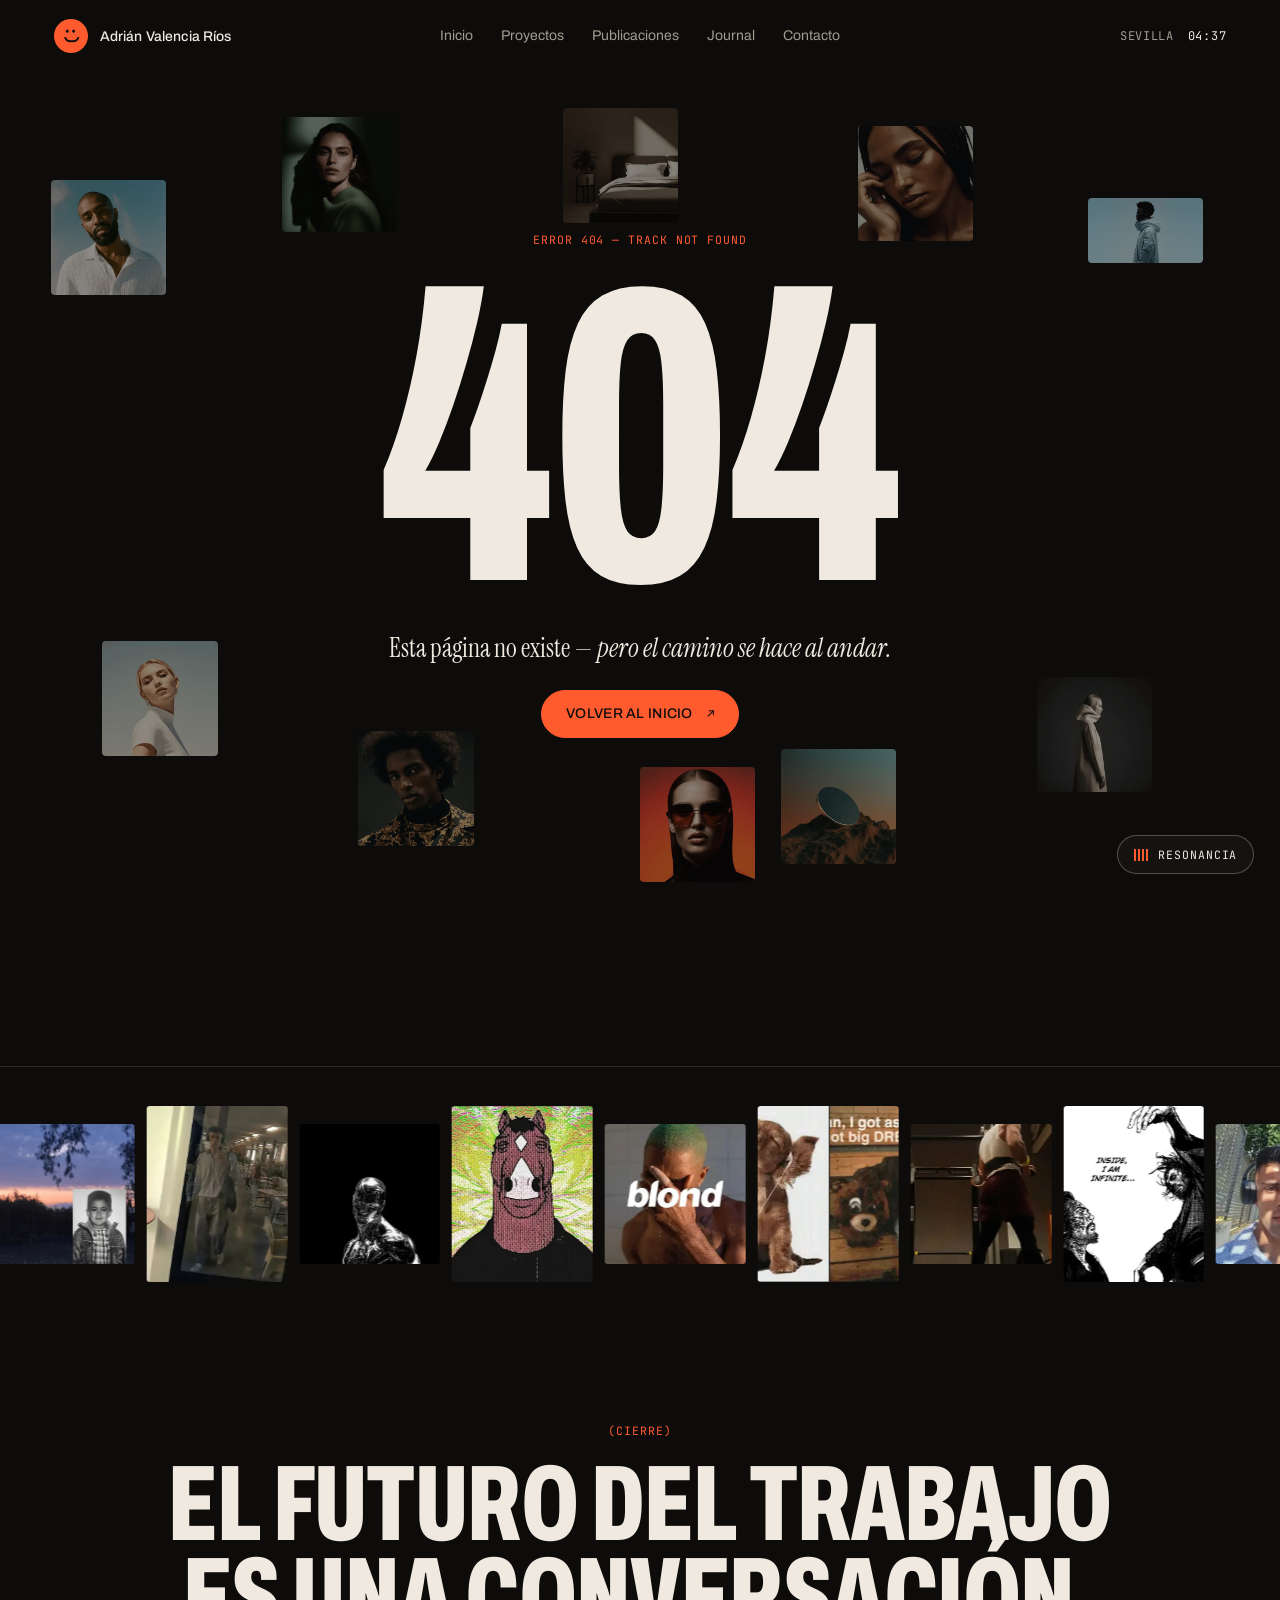
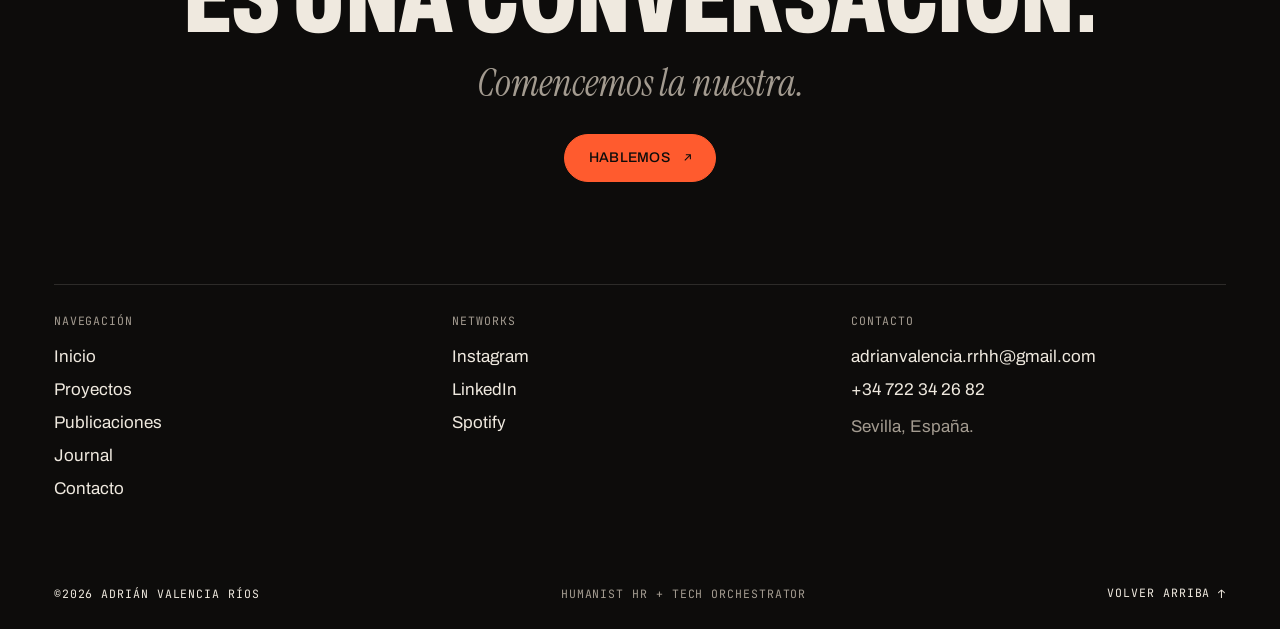
==== 404/index.html @ 5ae6fc0b "Add files via upload" ====
<!doctype html><html lang="es"><head><meta charset="utf-8"><meta name="viewport" content="width=device-width,initial-scale=1">
<title>Página no encontrada — Adrián Valencia Ríos</title><meta name="description" content="Esta página no existe. Vuelve al inicio."><meta name="author" content="Adrián Valencia Ríos"><meta name="theme-color" content="#0d0c0b"><meta name="color-scheme" content="dark">
<link rel="canonical" href="https://adrianvalenciarrhh-rgb.github.io/adrianvalencia-personal-v2/404/"><meta property="og:site_name" content="Adrián Valencia Ríos"><meta property="og:locale" content="es_ES"><meta property="og:type" content="website"><meta property="og:url" content="https://adrianvalenciarrhh-rgb.github.io/adrianvalencia-personal-v2/404/"><meta property="og:title" content="Página no encontrada — Adrián Valencia Ríos"><meta property="og:description" content="Esta página no existe. Vuelve al inicio."><meta property="og:image" content="https://adrianvalenciarrhh-rgb.github.io/adrianvalencia-personal-v2/assets/og.jpg"><meta property="og:image:width" content="1200"><meta property="og:image:height" content="630"><meta property="og:image:alt" content="Adrián Valencia Ríos — Humanist HR + Tech Orchestrator">
<meta name="twitter:card" content="summary_large_image"><meta name="twitter:title" content="Página no encontrada — Adrián Valencia Ríos"><meta name="twitter:description" content="Esta página no existe. Vuelve al inicio."><meta name="twitter:image" content="https://adrianvalenciarrhh-rgb.github.io/adrianvalencia-personal-v2/assets/og.jpg">
<link rel="icon" href="../favicon.png" type="image/png"><link rel="apple-touch-icon" href="../apple-touch-icon.png">
<link rel="preload" href="../assets/fonts/Archivo-var.woff2" as="font" type="font/woff2" crossorigin><link rel="preload" href="../assets/fonts/InstrumentSerif-Italic.woff2" as="font" type="font/woff2" crossorigin>
<link rel="stylesheet" href="../assets/style.css"><script>document.documentElement.classList.add('js')</script>
</head><body class="pg-404" id="top"><a class="skip" href="#main">Saltar al contenido</a>
<header class="hd"><div class="hd-in wrap">
<a class="brand" href="../" aria-label="Adrián Valencia Ríos — inicio"><span class="smile" aria-hidden="true">:)</span><span class="brand-t">Adrián Valencia Ríos</span></a>
<nav class="nav" aria-label="Principal"><ul><li><a href="../"><span class="rl" data-t="Inicio"><span>Inicio</span></span></a></li><li><a href="../work/"><span class="rl" data-t="Proyectos"><span>Proyectos</span></span></a></li><li><a href="../gallery/"><span class="rl" data-t="Publicaciones"><span>Publicaciones</span></span></a></li><li><a href="../article/"><span class="rl" data-t="Journal"><span>Journal</span></span></a></li><li><a href="../contact/"><span class="rl" data-t="Contacto"><span>Contacto</span></span></a></li></ul></nav>
<p class="hd-meta"><span>Sevilla</span> <time class="clock" aria-label="Hora en Sevilla">--:--</time></p>
<button class="burger" type="button" aria-expanded="false" aria-controls="menu"><span class="vh">Abrir menú</span><i></i><i></i></button></div></header>
<div class="menu" id="menu" hidden><nav aria-label="Menú móvil"><ol><li><a href="../"><small>01</small>Inicio</a></li><li><a href="../work/"><small>02</small>Proyectos</a></li><li><a href="../gallery/"><small>03</small>Publicaciones</a></li><li><a href="../article/"><small>04</small>Journal</a></li><li><a href="../contact/"><small>05</small>Contacto</a></li></ol></nav>
<div class="menu-f"><a href="mailto:adrianvalencia.rrhh@gmail.com">adrianvalencia.rrhh@gmail.com</a><div><a href="https://www.instagram.com/adrivarix11" target="_blank" rel="noopener">Instagram</a><a href="https://www.linkedin.com/in/adrianvalenciarios" target="_blank" rel="noopener">LinkedIn</a><a href="https://open.spotify.com/playlist/6QJf0xYg1cFt41ECWoVEH4" target="_blank" rel="noopener">Spotify</a></div></div></div><main id="main">
<section class="nf wrap"><div class="nf-f" aria-hidden="true"><span class="ff ff0"><img src="../assets/img/s/OAptuWFNfA.webp" width="400" height="400" alt="" loading="lazy" decoding="async"></span><span class="ff ff1"><img src="../assets/img/s/6r6tLlKin4.webp" width="400" height="400" alt="" loading="lazy" decoding="async"></span><span class="ff ff2"><img src="../assets/img/s/rmeBLxZhEp.webp" width="400" height="225" alt="" loading="lazy" decoding="async"></span><span class="ff ff3"><img src="../assets/img/s/7WVAcnCw5j.webp" width="400" height="400" alt="" loading="lazy" decoding="async"></span><span class="ff ff4"><img src="../assets/img/s/cbnxN8O3gB.webp" width="400" height="400" alt="" loading="lazy" decoding="async"></span><span class="ff ff5"><img src="../assets/img/s/YxK2kyMSXD.webp" width="400" height="400" alt="" loading="lazy" decoding="async"></span><span class="ff ff6"><img src="../assets/img/s/D5DNZqI6mc.webp" width="400" height="400" alt="" loading="lazy" decoding="async"></span><span class="ff ff7"><img src="../assets/img/s/svmMd86Rbs.webp" width="400" height="400" alt="" loading="lazy" decoding="async"></span><span class="ff ff8"><img src="../assets/img/s/7uG4BhwVai.webp" width="400" height="400" alt="" loading="lazy" decoding="async"></span><span class="ff ff9"><img src="../assets/img/s/3E2J9orCMT.webp" width="400" height="400" alt="" loading="lazy" decoding="async"></span></div>
<p class="eyebrow ld">Error 404 — Track not found</p><h1 class="nf-h fit" data-max="420"><span class="wm"><span class="ch" style="--i:0">4</span><span class="ch" style="--i:1">0</span><span class="ch" style="--i:2">4</span></span></h1>
<p class="lede">Esta página no existe — <span class="it">pero el camino se hace al andar.</span></p><div><a class="btn btn-acc" href="../"><span class="rl" data-t="Volver al inicio"><span>Volver al inicio</span></span><svg class="ar" viewBox="0 0 16 16" aria-hidden="true"><path d="M4 12 12 4M5.5 4H12v6.5" fill="none" stroke="currentColor" stroke-width="1.5"/></svg></a></div></section></main><footer class="ft">
<div class="strip" aria-hidden="true"><div class="strip-t" data-speed="22"><span class="mq-g"><span class="st-i"><img src="../assets/img/JCHJjIOxZ1.webp" width="1080" height="1468" alt="" loading="lazy" decoding="async"></span><span class="st-i"><img src="../assets/img/s/nRtJeVkqT6.webp" width="400" height="540" alt="" loading="lazy" decoding="async"></span><span class="st-i"><img src="../assets/img/s/4A35Qu0QVW.webp" width="420" height="236" alt="" loading="lazy" decoding="async"></span><span class="st-i"><img src="../assets/img/CCKaFSMrfl.webp" width="1080" height="1344" alt="" loading="lazy" decoding="async"></span><span class="st-i"><img src="../assets/img/s/qozy7WIynz.webp" width="400" height="600" alt="" loading="lazy" decoding="async"></span><span class="st-i"><img src="../assets/img/s/dLRgGMrvTk.webp" width="400" height="267" alt="" loading="lazy" decoding="async"></span><span class="st-i"><img src="../assets/img/s/WZtZ3pAf5K.webp" width="400" height="639" alt="" loading="lazy" decoding="async"></span><span class="st-i"><img src="../assets/img/u3DLyOcICf.webp" width="1080" height="1061" alt="" loading="lazy" decoding="async"></span><span class="st-i"><img src="../assets/img/s/oa5XfXW8ft.webp" width="420" height="420" alt="" loading="lazy" decoding="async"></span></span><span class="mq-g"><span class="st-i"><img src="../assets/img/JCHJjIOxZ1.webp" width="1080" height="1468" alt="" loading="lazy" decoding="async"></span><span class="st-i"><img src="../assets/img/s/nRtJeVkqT6.webp" width="400" height="540" alt="" loading="lazy" decoding="async"></span><span class="st-i"><img src="../assets/img/s/4A35Qu0QVW.webp" width="420" height="236" alt="" loading="lazy" decoding="async"></span><span class="st-i"><img src="../assets/img/CCKaFSMrfl.webp" width="1080" height="1344" alt="" loading="lazy" decoding="async"></span><span class="st-i"><img src="../assets/img/s/qozy7WIynz.webp" width="400" height="600" alt="" loading="lazy" decoding="async"></span><span class="st-i"><img src="../assets/img/s/dLRgGMrvTk.webp" width="400" height="267" alt="" loading="lazy" decoding="async"></span><span class="st-i"><img src="../assets/img/s/WZtZ3pAf5K.webp" width="400" height="639" alt="" loading="lazy" decoding="async"></span><span class="st-i"><img src="../assets/img/u3DLyOcICf.webp" width="1080" height="1061" alt="" loading="lazy" decoding="async"></span><span class="st-i"><img src="../assets/img/s/oa5XfXW8ft.webp" width="420" height="420" alt="" loading="lazy" decoding="async"></span></span></div></div>
<div class="wrap">
<div class="ft-close" data-r><p class="eyebrow">(Cierre)</p><p class="ft-big">El futuro del trabajo<br>es una conversación.</p><p class="ft-it">Comencemos la nuestra.</p><a class="btn btn-acc" href="../contact/"><span class="rl" data-t="Hablemos"><span>Hablemos</span></span><svg class="ar" viewBox="0 0 16 16" aria-hidden="true"><path d="M4 12 12 4M5.5 4H12v6.5" fill="none" stroke="currentColor" stroke-width="1.5"/></svg></a></div>
<div class="ft-cols">
<div><p class="eyebrow">Navegación</p><ul><li><a href="../"><span class="rl" data-t="Inicio"><span>Inicio</span></span></a></li><li><a href="../work/"><span class="rl" data-t="Proyectos"><span>Proyectos</span></span></a></li><li><a href="../gallery/"><span class="rl" data-t="Publicaciones"><span>Publicaciones</span></span></a></li><li><a href="../article/"><span class="rl" data-t="Journal"><span>Journal</span></span></a></li><li><a href="../contact/"><span class="rl" data-t="Contacto"><span>Contacto</span></span></a></li></ul></div>
<div><p class="eyebrow">Networks</p><ul><li><a href="https://www.instagram.com/adrivarix11" target="_blank" rel="noopener"><span class="rl" data-t="Instagram"><span>Instagram</span></span><span class="vh"> (se abre en una pestaña nueva)</span></a></li><li><a href="https://www.linkedin.com/in/adrianvalenciarios" target="_blank" rel="noopener"><span class="rl" data-t="LinkedIn"><span>LinkedIn</span></span><span class="vh"> (se abre en una pestaña nueva)</span></a></li><li><a href="https://open.spotify.com/playlist/6QJf0xYg1cFt41ECWoVEH4" target="_blank" rel="noopener"><span class="rl" data-t="Spotify"><span>Spotify</span></span><span class="vh"> (se abre en una pestaña nueva)</span></a></li></ul></div>
<div><p class="eyebrow">Contacto</p><ul><li><a href="mailto:adrianvalencia.rrhh@gmail.com"><span class="rl sm" data-t="adrianvalencia.rrhh@gmail.com"><span>adrianvalencia.rrhh@gmail.com</span></span></a></li><li><a href="tel:+34722342682"><span class="rl" data-t="+34 722 34 26 82"><span>+34 722 34 26 82</span></span></a></li><li><span class="mute">Sevilla, España.</span></li></ul></div>
</div>
<div class="ft-bot"><span>©2026 Adrián Valencia Ríos</span><span class="mute">Humanist HR + Tech Orchestrator</span><a href="#top" class="totop"><span class="rl" data-t="Volver arriba"><span>Volver arriba</span></span> ↑</a></div>
</div></footer><div class="sp"><button class="sp-b" type="button" aria-expanded="false" aria-controls="sp-panel"><span class="eq" aria-hidden="true"><i></i><i></i><i></i><i></i></span><span class="sp-l">Resonancia</span><span class="vh">: abrir playlist de Spotify</span></button>
<div class="sp-panel" id="sp-panel" hidden data-src="https://open.spotify.com/embed/playlist/6QJf0xYg1cFt41ECWoVEH4?theme=0"><div class="sp-h"><span>Playlist varix — Spotify</span><a href="https://open.spotify.com/playlist/6QJf0xYg1cFt41ECWoVEH4" target="_blank" rel="noopener">Abrir ↗<span class="vh"> (se abre en una pestaña nueva)</span></a></div><div class="sp-f"></div></div></div><script src="../assets/site.js" defer></script></body></html>
---- assets/style.css ----
/* Adrián Valencia Ríos — v2. Hoja de estilos propia. Fuentes OFL autoalojadas. */
@font-face{font-family:"Archivo";src:url(fonts/Archivo-var.woff2) format("woff2");font-weight:300 900;font-stretch:62% 100%;font-display:swap}
@font-face{font-family:"Instrument Serif";src:url(fonts/InstrumentSerif-Regular.woff2) format("woff2");font-weight:400;font-style:normal;font-display:swap}
@font-face{font-family:"Instrument Serif";src:url(fonts/InstrumentSerif-Italic.woff2) format("woff2");font-weight:400;font-style:italic;font-display:swap}
@font-face{font-family:"JetBrains Mono";src:url(fonts/JetBrainsMono-Regular.woff2) format("woff2");font-weight:400;font-display:swap}
:root{--ink:#0d0c0b;--ink2:#161513;--ink3:#201e1b;--bone:#efe9df;--mute:#a39b90;--line:rgba(239,233,223,.14);--line2:rgba(239,233,223,.28);--acc:#ff5b2e;
--sans:"Archivo",system-ui,-apple-system,"Segoe UI",sans-serif;--serif:"Instrument Serif",Georgia,"Times New Roman",serif;--mono:"JetBrains Mono",ui-monospace,SFMono-Regular,Menlo,monospace;
--pad:clamp(20px,4.2vw,64px);--gap:clamp(14px,1.8vw,28px);--sec:clamp(96px,13vw,200px);--ease:cubic-bezier(.2,.7,.1,1);--ease2:cubic-bezier(.65,0,.35,1)}
*,*::before,*::after{box-sizing:border-box}
html{-webkit-text-size-adjust:100%;text-size-adjust:100%;scroll-behavior:smooth;overflow-x:clip}
body{margin:0;background:var(--ink);color:var(--bone);font:400 17px/1.6 var(--sans);font-stretch:100%;overflow-x:clip;-webkit-font-smoothing:antialiased;text-rendering:optimizeLegibility}
img{display:block;max-width:100%;height:auto}
a{color:inherit;text-decoration:none}
button{font:inherit;color:inherit;background:none;border:0;padding:0;cursor:pointer}
p,h1,h2,h3,figure,ul,ol,dl,dd{margin:0}ul,ol{list-style:none;padding:0}
::selection{background:var(--acc);color:var(--ink)}
:focus-visible{outline:2px solid var(--acc);outline-offset:4px;border-radius:2px}
.vh{position:absolute!important;width:1px;height:1px;overflow:hidden;clip:rect(0 0 0 0);clip-path:inset(50%);white-space:nowrap}
.skip{position:fixed;left:12px;top:12px;z-index:100;background:var(--acc);color:var(--ink);padding:10px 14px;font:500 14px var(--mono);transform:translateY(-200%)}
.skip:focus{transform:none}
.wrap{width:100%;max-width:1680px;margin-inline:auto;padding-inline:var(--pad)}
.mute{color:var(--mute)}.acc{color:var(--acc)}.it{font-family:var(--serif);font-style:italic;font-weight:400;text-transform:none;letter-spacing:0;font-stretch:100%}
.eyebrow,.num{font:400 11.5px/1.4 var(--mono);letter-spacing:.08em;text-transform:uppercase}
.num{color:var(--acc)}
.center{display:flex;justify-content:center;margin-top:clamp(40px,6vw,80px)}
/* tipografía display */
.h-xl,.h1,.h2,.wordmark,.cult-h,.mq-xl,.ct-h,.nf-h,.next-t,.ft-big{font-family:var(--sans);font-stretch:62%;font-weight:800;text-transform:uppercase;line-height:.86;letter-spacing:-.005em}
.h-xl{font-size:clamp(56px,11.5vw,190px)}
.h1{font-size:clamp(56px,10vw,168px);margin-bottom:clamp(40px,6vw,96px)}
.h2{font-size:clamp(44px,6.4vw,104px)}
.h-xl sup,.h1 sup{font:400 .16em var(--mono);vertical-align:top;margin-left:.3em;letter-spacing:0;color:var(--acc);position:relative;top:.4em}
.h3{font:400 clamp(28px,3.3vw,52px)/1.08 var(--serif);letter-spacing:-.01em}
.lede{font:400 clamp(21px,2vw,30px)/1.3 var(--serif);max-width:34ch;color:var(--bone)}
.lede em,.lede .it{font-style:italic}
/* enlace con texto rodante */
.rl{position:relative;display:inline-block;overflow:hidden;vertical-align:top;line-height:1.15}
.rl>span{display:inline-block;transition:transform .55s var(--ease)}
.rl::after{content:attr(data-t);position:absolute;left:0;top:100%;white-space:nowrap;transition:transform .55s var(--ease);color:var(--acc)}
a:hover .rl>span,a:focus-visible .rl>span,a:hover .rl::after,a:focus-visible .rl::after{transform:translateY(-100%)}
.ar{width:.8em;height:.8em;flex:none;transition:transform .4s var(--ease)}
a:hover .ar{transform:translate(2px,-2px) rotate(0deg)}
.btn{display:inline-flex;align-items:center;gap:12px;padding:15px 22px 15px 24px;border:1px solid var(--line2);border-radius:999px;font:500 14px/1 var(--sans);letter-spacing:.02em;text-transform:uppercase;transition:background .35s,border-color .35s,color .35s}
.btn:hover{border-color:var(--bone)}
.btn-acc{background:var(--acc);border-color:var(--acc);color:var(--ink)}
.btn-acc .rl::after{color:var(--ink)}.btn-acc:hover{background:var(--bone);border-color:var(--bone)}
/* cabecera */
.hd{position:fixed;inset:0 0 auto;z-index:50;transition:transform .5s var(--ease),background .4s}
.hd::before{content:"";position:absolute;inset:0;background:linear-gradient(var(--ink),rgba(13,12,11,.75) 60%,transparent);opacity:0;transition:opacity .4s;pointer-events:none}
.hd.solid::before{opacity:1}.hd.hide{transform:translateY(-100%)}
.hd-in{position:relative;display:grid;grid-template-columns:1fr auto 1fr;align-items:center;gap:var(--gap);height:72px}
.brand{display:inline-flex;align-items:center;gap:12px;font:500 14px var(--sans);letter-spacing:.01em;justify-self:start}
.smile{display:grid;place-items:center;width:34px;height:34px;border-radius:50%;background:var(--acc);color:var(--ink);font:700 15px/1 var(--mono);transform:rotate(90deg);transition:transform .6s var(--ease)}
.brand:hover .smile{transform:rotate(450deg)}
.nav ul{display:flex;gap:clamp(16px,2.2vw,34px)}
.nav a{font:400 14px var(--sans);color:var(--mute);transition:color .3s;padding:6px 0;display:block}
.nav a:hover,.nav a[aria-current]{color:var(--bone)}
.nav a[aria-current] .rl>span::before{content:"";display:inline-block;width:6px;height:6px;border-radius:50%;background:var(--acc);margin-right:7px;vertical-align:middle;position:relative;top:-1px}
.hd-meta{justify-self:end;font:400 12px var(--mono);letter-spacing:.06em;text-transform:uppercase;color:var(--mute)}
.hd-meta time{color:var(--bone);margin-left:6px}
.burger{display:none;justify-self:end;width:44px;height:44px;position:relative;border-radius:50%;border:1px solid var(--line2)}
.burger i{position:absolute;left:13px;right:13px;height:1.5px;background:var(--bone);transition:transform .4s var(--ease)}
.burger i:first-of-type{top:18px}.burger i:last-of-type{top:24px}
.burger[aria-expanded=true] i:first-of-type{transform:translateY(3px) rotate(45deg)}.burger[aria-expanded=true] i:last-of-type{transform:translateY(-3px) rotate(-45deg)}
.menu{position:fixed;inset:0;z-index:45;background:var(--ink);padding:110px var(--pad) 32px;display:flex;flex-direction:column;justify-content:space-between}
.menu[hidden]{display:none}
.menu ol li{border-top:1px solid var(--line)}
.menu ol a{display:flex;align-items:baseline;gap:16px;padding:12px 0;font:800 clamp(44px,13vw,80px)/.95 var(--sans);font-stretch:62%;text-transform:uppercase}
.menu ol a small{font:400 11px var(--mono);color:var(--acc)}
.menu ol a[aria-current]{color:var(--acc)}
.menu-f{display:grid;gap:10px;font:400 13px var(--mono);color:var(--mute)}.menu-f div{display:flex;gap:18px}
/* reveal */
.js [data-r]{opacity:0;transform:translateY(28px);transition:opacity 1s var(--ease),transform 1.1s var(--ease)}
.js [data-r].in{opacity:1;transform:none}
.ln{display:block;overflow:hidden;padding-bottom:.04em;margin-bottom:-.04em}
.ln>span{display:inline-block;animation:up 1.15s var(--ease) both;animation-delay:calc(var(--l,0)*90ms + 80ms)}
.ln:nth-child(2)>span{--l:1}.ln:nth-child(3)>span{--l:2}.ln:nth-child(4)>span{--l:3}
.ld{animation:fade 1.2s var(--ease) both;animation-delay:var(--d,.15s)}
@keyframes up{from{transform:translateY(105%)}}
@keyframes fade{from{opacity:0;transform:translateY(14px)}}
/* secciones */
.sec{padding-top:var(--sec)}
.sh{display:grid;grid-template-columns:repeat(12,1fr);gap:var(--gap);padding-top:14px;border-top:1px solid var(--line);margin-bottom:clamp(40px,6vw,88px);font:400 11.5px/1.4 var(--mono);letter-spacing:.08em;text-transform:uppercase;color:var(--mute)}
.sh span:first-child{grid-column:span 2;color:var(--acc)}.sh span:nth-child(2){grid-column:span 6;color:var(--bone)}.sh-r{grid-column:span 4;text-align:right}
/* marquee */
.mq{display:block;overflow:hidden;white-space:nowrap;user-select:none}
.mq-t{display:inline-flex;will-change:transform}.mq-g{display:inline-flex;flex:none}
.mq-i{display:inline-block;padding-right:.35em}
.mq-xl{font-size:clamp(84px,17vw,300px);line-height:.9;margin:0 0 clamp(36px,5vw,72px);padding-top:.05em}
.mq-xl .it{color:var(--acc);font-size:.7em;vertical-align:top}
.mq-out{font:800 clamp(64px,12vw,200px)/.95 var(--sans);font-stretch:62%;text-transform:uppercase;color:transparent;-webkit-text-stroke:1px var(--line2);margin-block:clamp(20px,4vw,56px)}
.mq-out .it{-webkit-text-stroke:0;color:var(--acc);font-size:.6em}
.tk{border-block:1px solid var(--line);padding:18px 0;font:400 clamp(15px,1.4vw,19px)/1 var(--mono);text-transform:uppercase;letter-spacing:.06em;color:var(--bone)}
.tk .mq-i{padding-right:0}
.dot{display:inline-block;width:.42em;height:.42em;border-radius:50%;background:var(--acc);margin:0 1.2em;vertical-align:middle;position:relative;top:-.08em}
/* HERO */
.hero{padding-top:104px;min-height:100svh;display:flex;flex-direction:column}
.hero-top{display:grid;grid-template-columns:repeat(3,1fr);gap:var(--gap);color:var(--mute);padding-bottom:14px;border-bottom:1px solid var(--line)}
.hero-top p:nth-child(2){text-align:center}.hero-top p:nth-child(3){text-align:right}
.hero-g{flex:1;display:grid;grid-template-columns:repeat(12,1fr);gap:var(--gap);align-items:end;padding-block:clamp(36px,5vw,72px)}
.hero-h{grid-column:1/span 8;font:400 clamp(40px,5.4vw,92px)/1.0 var(--serif);letter-spacing:-.02em}
.hero-h .it{font-style:italic}
.reel{grid-column:10/span 3;position:relative;display:block;text-align:left;width:100%;cursor:pointer}
.reel-img{display:block;aspect-ratio:4/5;overflow:hidden;border-radius:4px;background:var(--ink3)}
.reel-img img{width:100%;height:100%;object-fit:cover;object-position:50% 20%;filter:grayscale(.35) contrast(1.05);transform:scale(1.02);transition:transform 1.2s var(--ease),filter .8s}
.reel:hover .reel-img img,.reel:focus-visible .reel-img img{transform:scale(1.08);filter:none}
.badge{position:absolute;left:-46px;bottom:56px;width:112px;height:112px;border-radius:50%;background:var(--acc);color:var(--ink);display:grid;place-items:center;transition:transform .6s var(--ease)}
.reel:hover .badge{transform:scale(1.08)}
.badge svg{position:absolute;inset:0;width:100%;height:100%;animation:spin 14s linear infinite}
.badge text{font:500 11.2px var(--mono);letter-spacing:.14em;fill:var(--ink)}
.tri{width:0;height:0;border-left:16px solid var(--ink);border-block:10px solid transparent;margin-left:5px}
@keyframes spin{to{transform:rotate(360deg)}}
.reel-cap{display:flex;justify-content:space-between;padding-top:12px;font:400 11.5px var(--mono);letter-spacing:.08em;text-transform:uppercase}
.wordmark{font-size:clamp(60px,15.4vw,262px);white-space:nowrap;line-height:.8;padding-bottom:clamp(20px,2.4vw,36px);margin-inline:-.02em}
.wm{display:inline-block}
.wm .ch{display:inline-block;animation:up 1.2s var(--ease) both;animation-delay:calc(var(--i)*45ms + 250ms)}
.wordmark .wm{clip-path:inset(-40% -3% 0 -3%)}
/* PERFIL */
.perfil-g{display:grid;grid-template-columns:repeat(12,1fr);gap:var(--gap);align-items:start}
.perfil-img{grid-column:1/span 5;position:relative}
.perfil-img img{width:100%;aspect-ratio:4/5;object-fit:cover;object-position:50% 30%;border-radius:4px}
.perfil-img figcaption{margin-top:12px;color:var(--mute)}
.perfil-t{grid-column:7/span 6;display:grid;gap:clamp(28px,3vw,44px);align-content:start;padding-top:clamp(0px,4vw,60px)}
.perfil-t .btn{justify-self:start}
.body-l{font-size:clamp(17px,1.3vw,19px);color:var(--mute);max-width:46ch}
.roles{display:flex;flex-wrap:wrap;gap:8px}
.roles li{border:1px solid var(--line2);border-radius:999px;padding:7px 14px;font:400 12px var(--mono);letter-spacing:.06em;text-transform:uppercase}
.logos{display:grid;grid-template-columns:repeat(6,1fr);gap:8px;padding-top:28px;border-top:1px solid var(--line)}
.logos li{aspect-ratio:1;background:#f4f1ec;border-radius:4px;display:grid;place-items:center;padding:18%;filter:grayscale(1);transition:filter .4s}
.logos li:hover{filter:none}.logos img{max-height:100%;width:auto;object-fit:contain}
.manifesto{margin-top:var(--sec);font:400 clamp(34px,4.9vw,84px)/1.06 var(--serif);letter-spacing:-.02em;max-width:22ch}
.manifesto em{color:var(--acc)}
.js .manifesto .w{opacity:.16;transition:opacity .45s}.js .manifesto .w.on{opacity:1}
/* PROYECTOS (home) */
.proj-intro{display:grid;grid-template-columns:repeat(12,1fr);gap:var(--gap);align-items:end;margin-bottom:clamp(40px,5vw,80px)}
.proj-intro .lede{grid-column:1/span 7}.proj-intro .btn{grid-column:10/span 3;justify-self:end}
.plist{border-bottom:1px solid var(--line)}
.prow{position:relative;display:grid;grid-template-columns:repeat(12,1fr);gap:var(--gap);align-items:center;padding:clamp(22px,2.6vw,38px) 0;border-top:1px solid var(--line);transition:padding .5s var(--ease),color .4s}
.prow .pn{grid-column:span 1;font:400 12px var(--mono);color:var(--acc)}
.prow .pt{grid-column:span 6;font:800 clamp(30px,4.6vw,76px)/.95 var(--sans);font-stretch:62%;text-transform:uppercase}
.prow .pc,.prow .py{grid-column:span 2;font:400 12px var(--mono);letter-spacing:.08em;text-transform:uppercase;color:var(--mute)}
.prow .ar{grid-column:12;justify-self:end;width:22px;height:22px}
.pthumb{display:none}
.plist:hover .prow{color:rgba(239,233,223,.35)}.plist .prow:hover{color:var(--bone);padding-left:clamp(10px,1.5vw,24px)}
.pv{position:fixed;left:0;top:0;z-index:30;width:clamp(220px,22vw,340px);aspect-ratio:4/5;pointer-events:none;border-radius:4px;overflow:hidden;opacity:0;transform:translate(-50%,-50%) scale(.85);transition:opacity .35s,scale .35s;will-change:transform}
.pv.on{opacity:1}
.pv img{width:100%;height:100%;object-fit:cover}
/* HISTORIA */
.story-g{display:grid;grid-template-columns:repeat(12,1fr);gap:var(--gap)}
.story-l{grid-column:1/span 4}.sticky{position:sticky;top:110px}
.cards{grid-column:6/span 7;display:grid;gap:clamp(18px,2vw,28px)}
.card{position:sticky;top:calc(96px + var(--k)*14px);background:var(--ink2);border:1px solid var(--line);border-radius:6px;padding:clamp(24px,3vw,44px);min-height:clamp(320px,30vw,420px);display:grid;grid-template-rows:auto auto 1fr;gap:20px;box-shadow:0 -20px 60px rgba(0,0,0,.35)}
.card-h{display:flex;justify-content:space-between;color:var(--mute)}
.card-q{font-size:clamp(44px,5vw,84px);line-height:.95;color:var(--bone)}
.card-b{font-size:clamp(16px,1.25vw,18px);color:var(--mute);max-width:52ch;align-self:end;padding-right:clamp(70px,7vw,110px)}
.card-av{position:absolute;right:clamp(24px,3vw,44px);bottom:clamp(24px,3vw,44px);width:clamp(56px,5vw,76px);aspect-ratio:1;border-radius:50%;overflow:hidden}
.card-av img{width:100%;height:100%;object-fit:cover}
.note{margin:var(--sec) auto 0;max-width:420px;transform:rotate(-2deg)}
.note img{border-radius:4px;width:100%;filter:invert(.94) sepia(.12)}.note figcaption{margin-top:12px;color:var(--mute);text-align:center}
/* CAPACIDADES */
.cap-g{display:grid;grid-template-columns:repeat(4,1fr);gap:0;border-top:1px solid var(--line)}
.cap{padding:clamp(22px,2.4vw,36px) clamp(16px,2vw,30px) 8px 0;display:grid;gap:18px;align-content:start}
.cap+.cap{border-left:1px solid var(--line);padding-left:clamp(16px,2vw,30px)}
.cap h3{font:400 clamp(26px,2.4vw,38px)/1.05 var(--serif)}
.cap div{color:var(--mute);font-size:16px}
/* JOURNAL (home + gallery) */
.jr-intro{margin-bottom:clamp(40px,5vw,72px)}.jr-intro a{text-decoration:underline;text-decoration-thickness:1px;text-underline-offset:.15em}
.alist{display:grid;grid-template-columns:repeat(2,1fr);gap:clamp(48px,6vw,96px) var(--gap)}
.arow{display:grid;gap:14px}
.alist li:nth-child(even){margin-top:clamp(0px,10vw,160px)}
.a-img{display:block;overflow:hidden;border-radius:4px;aspect-ratio:5/4;background:var(--ink3)}
.a-img img{width:100%;height:100%;object-fit:cover;transition:transform 1.2s var(--ease)}
.arow:hover .a-img img{transform:scale(1.05)}
.a-meta{display:flex;justify-content:space-between;font:400 11.5px var(--mono);letter-spacing:.08em;text-transform:uppercase;color:var(--mute);padding-top:6px}
.a-t{font:800 clamp(32px,3.8vw,62px)/.92 var(--sans);font-stretch:62%;text-transform:uppercase}
.a-ex{color:var(--mute);max-width:52ch}
.a-go{display:inline-flex;align-items:center;gap:8px;font:400 12px var(--mono);letter-spacing:.08em;text-transform:uppercase;color:var(--acc)}
/* SONIDO */
.snd{border-top:1px solid var(--line)}
.srow{display:grid;grid-template-columns:repeat(12,1fr);gap:var(--gap);align-items:center;padding:clamp(22px,2.4vw,34px) 0;border-bottom:1px solid var(--line)}
.s-a{grid-column:span 2;color:var(--acc)}.s-b{grid-column:span 3;font:400 clamp(32px,3.4vw,56px)/1 var(--serif);font-style:italic}.s-c{grid-column:span 3;font-size:15px}
.alb{grid-column:span 4;display:grid;grid-template-columns:repeat(4,1fr);gap:8px}
.alb a{position:relative;display:block;aspect-ratio:1;overflow:hidden;border-radius:3px;background:var(--ink3)}
.alb img{width:100%;height:100%;object-fit:cover;transition:transform .8s var(--ease),filter .5s}
.alb-t{position:absolute;inset:auto 0 0;padding:8px;background:linear-gradient(transparent,rgba(0,0,0,.85));font:400 10px/1.25 var(--mono);text-transform:uppercase;letter-spacing:.04em;opacity:0;transform:translateY(8px);transition:.4s var(--ease)}
.alb-t b{display:block;font-weight:400;color:#fff}.alb-t span{color:#cfc8bd}
.alb a:hover img,.alb a:focus-visible img{transform:scale(1.07)}.alb a:hover .alb-t,.alb a:focus-visible .alb-t{opacity:1;transform:none}
/* CULTURA */
.cult-st{position:relative;height:clamp(560px,62vw,980px);display:grid;place-items:center;overflow:hidden}
.cult-h{position:relative;z-index:2;font-size:clamp(90px,22vw,380px);mix-blend-mode:difference;color:var(--bone)}
.ci{position:absolute;width:var(--w);border-radius:4px;overflow:hidden;will-change:transform}
.ci img{width:100%}
.ci0{--w:clamp(110px,15vw,240px);left:6%;top:6%}.ci1{--w:clamp(120px,17vw,270px);right:7%;top:3%}.ci2{--w:clamp(130px,19vw,300px);left:40%;top:52%;z-index:1}.ci3{--w:clamp(100px,13vw,200px);left:15%;bottom:4%}.ci4{--w:clamp(110px,15vw,240px);right:12%;bottom:10%}
.cult-p{margin-top:clamp(40px,5vw,80px);max-width:none}.cult-p{font-size:clamp(22px,2.3vw,36px);max-width:40ch}
/* FAQ */
.faq-g{display:grid;grid-template-columns:repeat(12,1fr);gap:var(--gap)}
.faq-l{grid-column:1/span 4;display:grid;gap:24px;align-content:start}
.faq-img{max-width:260px;margin-top:20px}.faq-img img{border-radius:4px;filter:grayscale(1);aspect-ratio:4/5;object-fit:cover}
.faq-list{grid-column:6/span 7;border-top:1px solid var(--line)}
.faq-list li{border-bottom:1px solid var(--line)}
.faq-list h3{font:inherit;margin:0}
.faq-q{width:100%;display:grid;grid-template-columns:48px 1fr 28px;align-items:center;gap:12px;text-align:left;padding:24px 0;font:400 clamp(19px,1.6vw,24px)/1.25 var(--sans);transition:color .3s}
.faq-q:hover{color:var(--acc)}
.pm{position:relative;width:20px;height:20px;justify-self:end}
.pm::before,.pm::after{content:"";position:absolute;left:0;right:0;top:9.25px;height:1.5px;background:currentColor;transition:transform .45s var(--ease)}
.pm::after{transform:rotate(90deg)}
.faq-q[aria-expanded=true] .pm::after{transform:rotate(0)}
.faq-a{display:grid;grid-template-rows:0fr;transition:grid-template-rows .55s var(--ease2)}
.faq-a>div{overflow:hidden}
.faq-a p{padding:0 40px 28px 60px;color:var(--mute);max-width:62ch}
.faq-q[aria-expanded=true]+.faq-a{grid-template-rows:1fr}
/* FOOTER */
.ft{margin-top:var(--sec);border-top:1px solid var(--line);padding-bottom:28px}
.strip{overflow:hidden;padding-block:clamp(28px,3vw,44px)}
.strip-t{display:inline-flex;will-change:transform}
.st-i{display:block;width:clamp(110px,11vw,170px);aspect-ratio:4/5;margin-right:12px;overflow:hidden;border-radius:3px;flex:none}
.st-i:nth-child(odd){aspect-ratio:1;align-self:center}
.st-i img{width:100%;height:100%;object-fit:cover}
.mq-g{align-items:center}
.ft-close{display:grid;justify-items:center;text-align:center;gap:20px;padding-block:clamp(60px,8vw,130px)}
.ft-close .eyebrow{color:var(--acc)}
.ft-big{font-size:clamp(48px,8.4vw,144px)}
.ft-it{font:italic 400 clamp(26px,3vw,48px)/1 var(--serif);color:var(--mute);margin-bottom:12px}
.ft-cols{display:grid;grid-template-columns:repeat(3,1fr);gap:var(--gap);border-top:1px solid var(--line);padding-top:28px}
.ft-cols .eyebrow{color:var(--mute);margin-bottom:14px}
.ft-cols li{padding:3px 0;font-size:17px}
.rl.sm{word-break:break-all}
.ft-bot{display:flex;justify-content:space-between;gap:16px;flex-wrap:wrap;margin-top:clamp(48px,6vw,90px);font:400 11.5px var(--mono);letter-spacing:.08em;text-transform:uppercase}
/* SPOTIFY */
.sp{position:fixed;right:clamp(14px,2vw,28px);bottom:clamp(14px,2vw,28px);z-index:40;display:flex;flex-direction:column;align-items:flex-end;gap:10px}
.sp-b{display:inline-flex;align-items:center;gap:10px;background:rgba(22,21,19,.82);backdrop-filter:blur(10px);-webkit-backdrop-filter:blur(10px);border:1px solid var(--line2);border-radius:999px;padding:11px 16px;font:400 11.5px var(--mono);letter-spacing:.08em;text-transform:uppercase;transition:border-color .3s}
.sp-b:hover{border-color:var(--acc)}
.eq{display:inline-flex;gap:2px;align-items:flex-end;height:12px}
.eq i{width:2px;height:100%;background:var(--acc);transform-origin:bottom;animation:eq 1.1s ease-in-out infinite}
.eq i:nth-child(2){animation-delay:-.3s}.eq i:nth-child(3){animation-delay:-.6s}.eq i:nth-child(4){animation-delay:-.85s}
@keyframes eq{0%,100%{transform:scaleY(.25)}50%{transform:scaleY(1)}}
.sp-panel{order:-1;width:min(360px,calc(100vw - 28px));background:var(--ink2);border:1px solid var(--line2);border-radius:10px;overflow:hidden}
.sp-panel[hidden]{display:none}
.sp-h{display:flex;justify-content:space-between;padding:10px 14px;font:400 11px var(--mono);text-transform:uppercase;letter-spacing:.06em;color:var(--mute)}
.sp-h a{color:var(--bone)}
.sp-f iframe{display:block;width:100%;height:352px;border:0}
/* REEL modal */
.reel-d{width:min(1100px,94vw);max-height:92vh;padding:0;border:0;background:transparent;color:var(--bone);overflow:visible}
.reel-d::backdrop{background:rgba(8,7,6,.9);backdrop-filter:blur(6px)}
.reel-d[open]{animation:pop .5s var(--ease)}
@keyframes pop{from{opacity:0;transform:translateY(20px) scale(.97)}}
.reel-top{display:flex;align-items:center;gap:20px;padding-bottom:12px;font:400 11.5px var(--mono);text-transform:uppercase;letter-spacing:.08em}
.reel-top span{flex:1;color:var(--mute)}
.reel-x{border:1px solid var(--line2);border-radius:999px;padding:8px 14px;font:inherit}
.reel-x:hover{background:var(--bone);color:var(--ink)}
.reel-v{position:relative;aspect-ratio:16/9;max-height:80vh;background:#000;border-radius:6px;overflow:hidden}
.reel-v iframe{position:absolute;inset:0;width:100%;height:100%;border:0}
/* CABECERAS DE PÁGINA */
.phead,.ahead{padding-top:clamp(130px,14vw,200px)}
.phead{padding-bottom:clamp(56px,7vw,110px)}
.phead .eyebrow,.ahead .eyebrow{color:var(--mute);margin-bottom:clamp(20px,2.4vw,36px)}
.phead .eyebrow a,.ahead .eyebrow a{color:var(--bone);text-decoration:underline;text-underline-offset:.2em}
.phead .lede{margin-top:clamp(28px,3vw,48px);margin-left:auto;max-width:36ch}
/* WORK index */
.wgrid{display:grid;grid-template-columns:repeat(12,1fr);gap:clamp(48px,6vw,96px) var(--gap);margin-top:clamp(60px,8vw,120px)}
.wcard{display:grid;gap:16px}
.wc0{grid-column:1/span 7}.wc1{grid-column:9/span 4;margin-top:clamp(0px,16vw,260px)}.wc2{grid-column:2/span 5}.wc3{grid-column:8/span 5;margin-top:clamp(0px,10vw,160px)}
.wc-img{display:block;overflow:hidden;border-radius:4px;aspect-ratio:4/5;background:var(--ink3)}
.wc0 .wc-img{aspect-ratio:5/4}
.wc-img img{width:100%;height:100%;object-fit:cover;transition:transform 1.4s var(--ease)}
.wcard:hover .wc-img img{transform:scale(1.05)}
.wc-cap{display:grid;grid-template-columns:auto 1fr;gap:6px 16px;align-items:baseline}
.wc-t{font:800 clamp(30px,3.6vw,58px)/.95 var(--sans);font-stretch:62%;text-transform:uppercase}
.wc-cap .eyebrow{grid-column:2;color:var(--mute)}
/* PROYECTO */
.pd-hero{border-radius:4px;overflow:hidden}.pd-hero img{width:100%;max-height:88vh;object-fit:cover}
.pd-g{display:grid;grid-template-columns:repeat(12,1fr);gap:var(--gap);margin-top:clamp(56px,7vw,110px)}
.pd-side{grid-column:1/span 4;align-self:start;position:sticky;top:100px;display:grid;gap:28px;justify-items:start}
.prose{grid-column:6/span 6}
.meta{display:grid;grid-template-columns:1fr 1fr;gap:18px 20px;width:100%;border-top:1px solid var(--line);padding-top:18px}
.meta dt{font:400 11px var(--mono);letter-spacing:.08em;text-transform:uppercase;color:var(--mute);margin-bottom:4px}
.meta dd{font-size:15px}
.prose{font-size:clamp(17px,1.3vw,19px);line-height:1.7;max-width:66ch}
.prose p+p{margin-top:.9em}
.prose strong{font-weight:600;color:#fff}
.prose em{font-family:var(--serif);font-size:1.18em;line-height:1.3}
.prose a{color:var(--acc);text-decoration:underline;text-decoration-thickness:1px;text-underline-offset:.18em}
.prose a:hover{color:var(--bone)}
.prose .gap{height:1.6em}
.prose .sig{font:400 13px/1.6 var(--mono);letter-spacing:.04em;color:var(--acc);text-transform:uppercase}
.prose .outro{font:italic 400 1.2em/1.4 var(--serif);color:var(--mute);border-left:2px solid var(--acc);padding-left:18px;margin-top:1.6em}
.pd-imgs{display:grid;grid-template-columns:repeat(12,1fr);gap:var(--gap);margin-top:clamp(64px,8vw,130px);align-items:start}
.pdi{border-radius:4px;overflow:hidden}.pdi img{width:100%}
.pdi0{grid-column:1/span 5}.pdi1{grid-column:7/span 6;margin-top:clamp(0px,12vw,200px)}.pdi2{grid-column:3/span 6}
.next{border-top:1px solid var(--line);margin-top:var(--sec)}
.next-a{position:relative;display:grid;gap:14px;padding-top:clamp(24px,3vw,40px)}
.next-a .eyebrow{color:var(--acc)}
.next-t{font-size:clamp(44px,11vw,190px);overflow-wrap:anywhere;transition:color .4s}
.next-a:hover .next-t{color:var(--acc)}
.next-i{position:absolute;right:0;top:0;width:clamp(120px,14vw,220px);aspect-ratio:4/5;overflow:hidden;border-radius:4px;transform:rotate(4deg);transition:transform .7s var(--ease)}
.next-a:hover .next-i{transform:rotate(0) scale(1.04)}
.next-i img{width:100%;height:100%;object-fit:cover}
.more{display:grid;grid-template-columns:1fr 1fr;gap:var(--gap);margin-top:clamp(40px,5vw,72px)}
.more-a{display:grid;grid-template-columns:auto 1fr auto;gap:16px;align-items:baseline;border-top:1px solid var(--line);padding-top:16px;font:800 clamp(24px,2.4vw,36px)/1 var(--sans);font-stretch:62%;text-transform:uppercase}
.more-a .eyebrow{color:var(--mute);font-weight:400}
/* JOURNAL index */
.jidx{margin-top:clamp(60px,8vw,120px)}
.jidx ol{border-top:1px solid var(--line)}
.jidx a{display:grid;grid-template-columns:repeat(12,1fr);gap:var(--gap);align-items:baseline;padding:clamp(24px,3vw,44px) 0;border-bottom:1px solid var(--line)}
.jidx .num{grid-column:span 1}.j-t{grid-column:span 5;font:800 clamp(34px,4.6vw,76px)/.92 var(--sans);font-stretch:62%;text-transform:uppercase}.j-ex{grid-column:span 4;font-size:15px}.j-d{grid-column:span 2;text-align:right;color:var(--mute)}
.jidx ol:hover a{color:rgba(239,233,223,.4)}.jidx ol a:hover{color:var(--bone)}
/* POSTS */
.posts{display:grid;grid-template-columns:repeat(12,1fr);gap:var(--gap);align-items:start}
.po a{position:relative;display:block;overflow:hidden;border-radius:4px;background:var(--ink3)}
.po img{width:100%;aspect-ratio:4/5;object-fit:cover;transition:transform 1.1s var(--ease)}
.po a:hover img{transform:scale(1.05)}
.po-l{position:absolute;left:10px;bottom:10px;display:inline-flex;gap:6px;align-items:center;background:var(--ink);padding:6px 10px;border-radius:999px;font:400 10.5px var(--mono);text-transform:uppercase;letter-spacing:.06em;opacity:0;transform:translateY(6px);transition:.4s var(--ease)}
.po a:hover .po-l,.po a:focus-visible .po-l{opacity:1;transform:none}
.po0{grid-column:1/span 4}.po1{grid-column:6/span 3;margin-top:8vw}.po2{grid-column:10/span 3;margin-top:2vw}.po3{grid-column:2/span 3}.po4{grid-column:6/span 4;margin-top:4vw}.po5{grid-column:11/span 2;margin-top:10vw}.po6{grid-column:3/span 3;margin-top:2vw}
.po3 img,.po5 img{aspect-ratio:1}
/* ARTÍCULO */
.ahead-g{display:grid;grid-template-columns:repeat(12,1fr);gap:var(--gap);margin-top:clamp(40px,5vw,72px)}
.dek{grid-column:1/span 7;font:italic 400 clamp(26px,2.8vw,46px)/1.15 var(--serif)}
.ahead-g>div{grid-column:9/span 4;display:grid;gap:24px;justify-items:start}
.agal{display:grid;grid-template-columns:repeat(12,1fr);gap:var(--gap);margin-top:clamp(64px,8vw,120px);align-items:start}
.ag{border-radius:4px;overflow:hidden}.ag img{width:100%}
.agal .ag0{grid-column:1/span 7;grid-row:span 3}.agal .ag1{grid-column:9/span 4}.agal .ag2{grid-column:9/span 2}.agal .ag3{grid-column:11/span 2}
.agal2 .ag0{grid-column:1/span 3;grid-row:auto}.agal2 .ag1{grid-column:4/span 3;margin-top:8vw}.agal2 .ag2{grid-column:7/span 3}.agal2 .ag3{grid-column:10/span 3;margin-top:5vw}
.abody{display:grid;grid-template-columns:repeat(12,1fr);gap:clamp(36px,4vw,64px) var(--gap);margin-top:clamp(64px,8vw,120px)}
.abody .prose{grid-column:4/span 7}
.abody .prose.main{font-size:clamp(18px,1.45vw,21px)}
.abody .prose.pull{grid-column:3/span 8;font:italic 400 clamp(28px,3.2vw,50px)/1.15 var(--serif);letter-spacing:-.01em;text-indent:-.4em}
.abody .prose.pull p::before{content:"“";color:var(--acc)}.abody .prose.pull p::after{content:"”";color:var(--acc)}
.abody .prose.note{grid-column:4/span 6;color:var(--mute);font-size:16px;padding-left:20px;border-left:1px solid var(--line2)}
.wide{margin-top:clamp(64px,8vw,120px)}.wide img{width:100%;max-height:90vh;object-fit:cover}
.amore .h2{margin-bottom:clamp(36px,4vw,64px)}
.am-g{display:grid;grid-template-columns:repeat(3,1fr);gap:var(--gap)}
.am{display:grid;gap:12px}.am .eyebrow{color:var(--mute)}
.am-i{display:block;overflow:hidden;border-radius:4px;aspect-ratio:4/5}.am-i img{width:100%;height:100%;object-fit:cover;transition:transform 1.2s var(--ease)}.am:hover .am-i img{transform:scale(1.05)}
.am-t{font:800 clamp(26px,2.6vw,42px)/.95 var(--sans);font-stretch:62%;text-transform:uppercase}
/* CONTACTO */
.ct{padding-top:clamp(120px,13vw,190px)}.ct>.eyebrow{color:var(--mute)}
.ct-h{font-size:clamp(80px,22vw,380px);white-space:nowrap;line-height:.82;margin:clamp(12px,2vw,30px) 0 clamp(40px,5vw,80px)}
.ct-h .wm{clip-path:inset(-40% -3% 0 -3%)}
.ct-h .ch:last-child{color:var(--acc)}
.ct-h .ch{display:inline-block;animation:up 1.2s var(--ease) both;animation-delay:calc(var(--i)*55ms + 150ms)}
.ct-g{display:grid;grid-template-columns:repeat(12,1fr);gap:var(--gap);align-items:start;margin-bottom:var(--sec)}
.ct-img{grid-column:1/span 3}.ct-img img{border-radius:4px;aspect-ratio:4/5;object-fit:cover}
.ct-list{grid-column:5/span 8;border-top:1px solid var(--line)}
.ct-list li{display:flex;flex-wrap:wrap;align-items:center;gap:8px 20px;padding:clamp(20px,2.2vw,30px) 0;border-bottom:1px solid var(--line)}
.ct-list li>.eyebrow{flex:0 0 120px;color:var(--mute)}
.ct-list a,.ct-v{display:inline-flex;align-items:center;gap:14px;font:400 clamp(24px,2.8vw,46px)/1.1 var(--serif);min-width:0}
.ct-list a .ar{width:.6em;height:.6em;color:var(--acc)}
.ct-mail .rl{overflow-wrap:anywhere}
.copy{margin-left:auto;border:1px solid var(--line2);border-radius:999px;padding:7px 14px;font:400 11px var(--mono);text-transform:uppercase;letter-spacing:.06em}
.copy:hover{border-color:var(--acc);color:var(--acc)}
.copy-s{font:400 11px var(--mono);color:var(--acc)}
/* 404 */
.nf{position:relative;min-height:100svh;display:grid;align-content:center;justify-items:center;text-align:center;gap:24px;padding-top:110px;padding-bottom:40px}
.nf>.eyebrow{color:var(--acc)}
.nf-h{font-size:clamp(160px,38vw,560px);line-height:.8;position:relative;z-index:2;width:100%}
.nf-h .wm{clip-path:inset(-40% -3% 0 -3%)}.nf-h .ch{display:inline-block;animation:up 1.2s var(--ease) both;animation-delay:calc(var(--i)*80ms + 150ms)}
.nf .lede{max-width:none;text-align:center;position:relative;z-index:2}.nf>div:last-child{position:relative;z-index:2}
.nf-f{position:absolute;inset:0;pointer-events:none;overflow:hidden}
.ff{position:absolute;width:clamp(70px,9vw,130px);border-radius:4px;overflow:hidden;opacity:.55;animation:float 9s ease-in-out infinite alternate;animation-delay:calc(var(--k,0)*-1s)}
.ff0{left:4%;top:20%}.ff1{left:22%;top:13%;--k:2}.ff2{right:6%;top:22%;--k:4}.ff3{right:24%;top:14%;--k:1}.ff4{left:8%;bottom:16%;--k:3}.ff5{left:28%;bottom:6%;--k:5}.ff6{right:10%;bottom:12%;--k:6}.ff7{right:30%;bottom:4%;--k:7}.ff8{left:44%;top:12%;--k:2}.ff9{left:50%;bottom:2%;--k:8}
@keyframes float{to{transform:translateY(-22px) rotate(3deg)}}
/* ===== RESPONSIVE ===== */
@media (max-width:1100px){
 .nav ul{gap:16px}.hd-meta{display:none}.hd-in{grid-template-columns:auto 1fr}.nav{justify-self:end}
 .hero-h{grid-column:1/span 8}.reel{grid-column:9/span 4}
 .perfil-img{grid-column:1/span 6}.perfil-t{grid-column:7/span 6}
 .cap-g{grid-template-columns:repeat(2,1fr)}.cap:nth-child(3){border-left:0;padding-left:0}.cap{padding-bottom:28px;border-bottom:1px solid var(--line)}
 .srow{grid-template-columns:repeat(6,1fr)}.s-a{grid-column:span 1}.s-b{grid-column:span 2}.s-c{grid-column:span 3}.alb{grid-column:1/-1;grid-template-columns:repeat(4,minmax(0,140px))}
 .faq-l{grid-column:1/span 5}.faq-list{grid-column:6/span 7}
 .story-l{grid-column:1/span 12}.cards{grid-column:1/span 12}.sticky{position:static;margin-bottom:24px}
 .j-ex{display:none}.j-t{grid-column:span 8}.j-d{grid-column:span 3}
}
@media (max-width:820px){
 body{font-size:16px}
 .nav{display:none}.burger{display:block}.hd-in{grid-template-columns:1fr auto;height:64px}
 .sh{grid-template-columns:auto 1fr auto;gap:14px}.sh span{grid-column:auto!important}
 .hero{padding-top:88px;min-height:auto}
 .hero-top{grid-template-columns:1fr 1fr}.hero-top .hide-s{display:none}.hero-top p:nth-child(2){text-align:right}
 .hero-g{grid-template-columns:repeat(6,1fr);row-gap:40px;padding-block:36px 28px}
 .hero-h{grid-column:1/-1;font-size:clamp(40px,9.6vw,72px)}
 .reel{grid-column:2/span 5;max-width:440px;justify-self:end}
 .badge{left:-30px;width:96px;height:96px}
 .perfil-g,.proj-intro,.story-g,.faq-g,.pd-g,.ahead-g,.ct-g{grid-template-columns:1fr}
 .perfil-img,.perfil-t,.proj-intro .lede,.proj-intro .btn,.faq-l,.faq-list,.pd-side,.prose,.dek,.ahead-g>div,.ct-img,.ct-list{grid-column:1/-1}
 .perfil-img{max-width:560px}.proj-intro .btn{justify-self:start}.proj-intro{gap:28px}
 .prow{grid-template-columns:40px 1fr auto;gap:8px 14px;padding:22px 0}
 .prow .pn{grid-column:1;grid-row:1}.prow .pt{grid-column:2;grid-row:1}.prow .ar{grid-column:3;grid-row:1}
 .prow .pc,.prow .py{grid-column:2;grid-row:auto}.prow .py{display:none}
 .pthumb{display:block;grid-column:2/span 2;aspect-ratio:16/10;overflow:hidden;border-radius:4px;margin-top:6px}.pthumb img{width:100%;height:100%;object-fit:cover}
 .plist .prow:hover{padding-left:0}.plist:hover .prow{color:inherit}
 .alist{grid-template-columns:1fr}.alist li:nth-child(even){margin-top:0}
 .cap-g{grid-template-columns:1fr}.cap+.cap{border-left:0;padding-left:0}
 .srow{grid-template-columns:1fr 1fr;row-gap:12px}.s-a,.s-b,.s-c{grid-column:auto}.s-a{grid-column:1/-1}.s-c{grid-column:1/-1}
 .alb{grid-template-columns:repeat(4,1fr)}
 .faq-img{display:none}.faq-q{grid-template-columns:36px 1fr 24px}.faq-a p{padding:0 8px 24px 48px}
 .ft-cols{grid-template-columns:1fr 1fr}.ft-cols>div:last-child{grid-column:1/-1}
 .wgrid{grid-template-columns:1fr;gap:56px}.wc0,.wc1,.wc2,.wc3{grid-column:1/-1;margin-top:0}.wc-img,.wc0 .wc-img{aspect-ratio:4/3}
 .pd-side{position:static}.pd-imgs{grid-template-columns:1fr 1fr}.pdi0,.pdi1,.pdi2{grid-column:auto;margin-top:0}.pdi2{grid-column:1/-1}
 .more{grid-template-columns:1fr}.next-i{width:110px;top:-20px}
 .jidx a{grid-template-columns:40px 1fr}.jidx .num{grid-column:1}.j-t{grid-column:2}.j-d{grid-column:2;text-align:left}
 .posts{grid-template-columns:repeat(2,1fr)}.posts .po{grid-column:auto!important;margin-top:0!important}.posts .po img{aspect-ratio:1}
 .abody{grid-template-columns:1fr}.abody .prose,.abody .prose.note,.abody .prose.pull{grid-column:1/-1}
 .agal{grid-template-columns:repeat(2,1fr)}.agal .ag{grid-column:auto!important;grid-row:auto!important;margin-top:0!important}.agal .ag0{grid-column:1/-1!important}
 .agal2 .ag0{grid-column:auto!important}
 .am-g{grid-template-columns:1fr 1fr}.am-g .am:last-child{display:none}
 .ct-img{max-width:240px}.ct-list li>.eyebrow{flex-basis:100%}.copy{margin-left:0}
 .cult-st{height:clamp(460px,110vw,700px)}.ci0{top:4%;left:2%}.ci1{right:2%;top:12%}.ci2{left:30%;top:58%}.ci3{left:4%;bottom:6%}.ci4{right:4%;bottom:4%}
 .sp-l{display:none}.sp-b{padding:12px 13px}
 .pv{display:none}
}
@media (max-width:480px){
 :root{--pad:20px}
 .eyebrow,.num,.sh{font-size:10.5px}
 .hero-top{font-size:10px}
 .reel{grid-column:1/-1;max-width:none;width:70%;margin-left:auto;justify-self:end}
 .hero-g{row-gap:28px}
 .wordmark{line-height:.84}
 .wordmark .sp-c{display:block;height:0}
 .card{min-height:0;padding:22px}.card-b{padding-right:0;padding-bottom:70px}.card-av{right:22px;bottom:22px;width:52px}
 .meta{grid-template-columns:1fr 1fr}
 .ft-cols{grid-template-columns:1fr}.ft-bot{flex-direction:column}
 .am-g{grid-template-columns:1fr}.am-g .am:last-child{display:grid}
 .ct-list a,.ct-v{font-size:24px}
 .btn{padding:14px 18px 14px 20px;font-size:13px}
 .logos{grid-template-columns:repeat(3,1fr)}
}
@media (prefers-reduced-motion:reduce){
 *,*::before,*::after{animation-duration:.001ms!important;animation-iteration-count:1!important;transition-duration:.001ms!important;scroll-behavior:auto!important}
 .js [data-r]{opacity:1;transform:none}.js .manifesto .w{opacity:1}
 .badge svg,.eq i,.ff{animation:none!important}
}
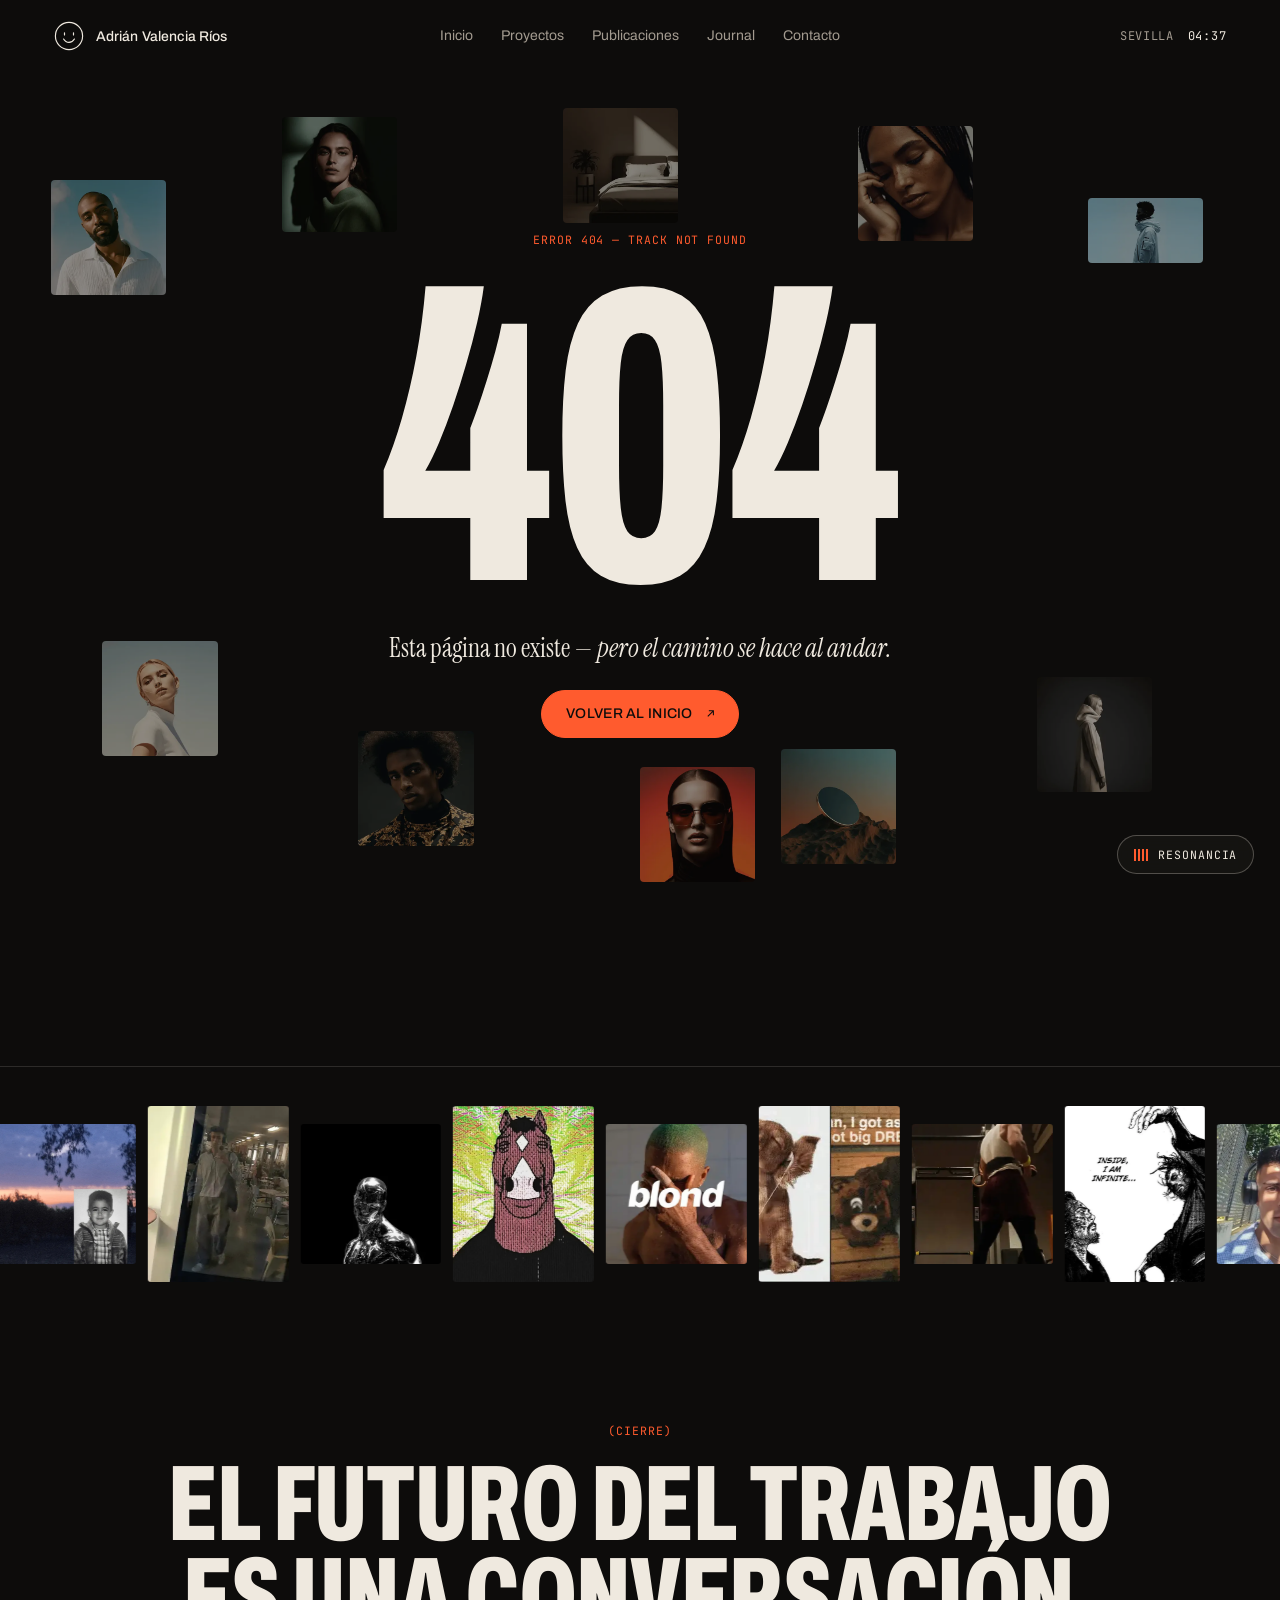
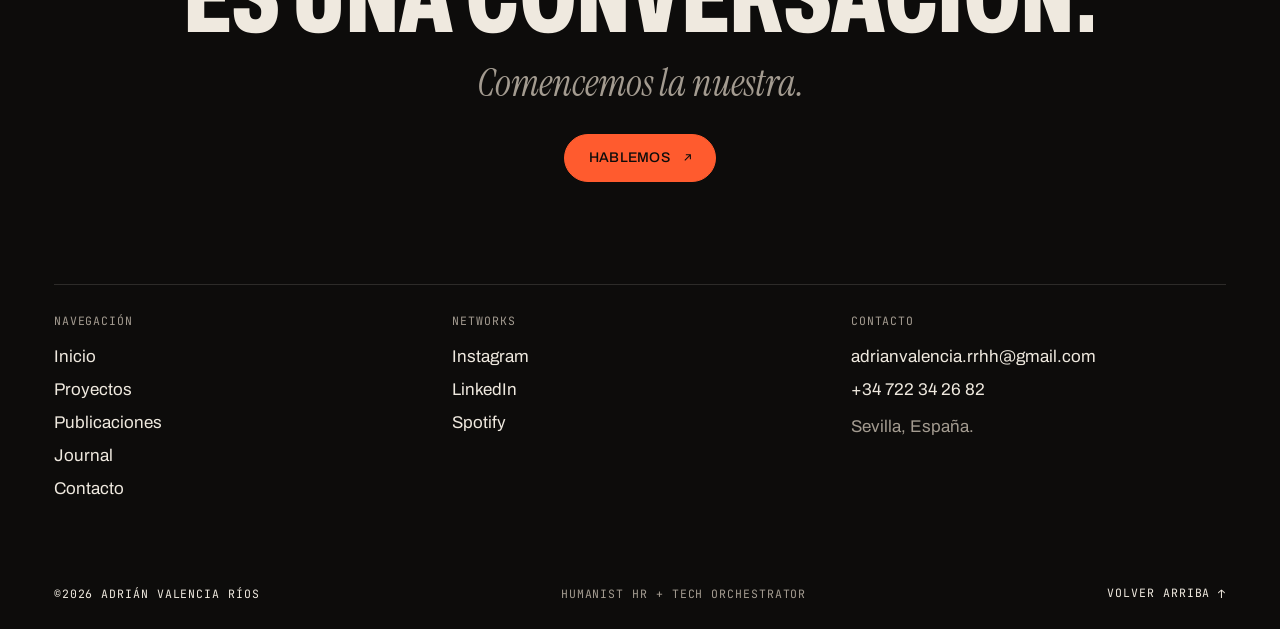
==== commit e5a28df0: "Portada r8: 404" ====
--- a/404/index.html
+++ b/404/index.html
@@ -7,10 +7,10 @@
 <link rel="stylesheet" href="../assets/style.css"><script>document.documentElement.classList.add('js')</script>
 </head><body class="pg-404" id="top"><a class="skip" href="#main">Saltar al contenido</a>
 <header class="hd"><div class="hd-in wrap">
-<a class="brand" href="../" aria-label="Adrián Valencia Ríos — inicio"><span class="smile" aria-hidden="true">:)</span><span class="brand-t">Adrián Valencia Ríos</span></a>
+<a class="brand" href="../" aria-label="Adrián Valencia Ríos — inicio"><svg class="smile" viewBox="0 0 32 32" aria-hidden="true" focusable="false"><circle cx="16" cy="16" r="14.5"/><path d="M11.2 12.6v2.2M20.8 12.6v2.2"/><path d="M10.2 19.2c1.4 2.4 3.4 3.6 5.8 3.6s4.4-1.2 5.8-3.6"/></svg><span class="brand-t">Adrián Valencia Ríos</span></a>
 <nav class="nav" aria-label="Principal"><ul><li><a href="../"><span class="rl" data-t="Inicio"><span>Inicio</span></span></a></li><li><a href="../work/"><span class="rl" data-t="Proyectos"><span>Proyectos</span></span></a></li><li><a href="../gallery/"><span class="rl" data-t="Publicaciones"><span>Publicaciones</span></span></a></li><li><a href="../article/"><span class="rl" data-t="Journal"><span>Journal</span></span></a></li><li><a href="../contact/"><span class="rl" data-t="Contacto"><span>Contacto</span></span></a></li></ul></nav>
 <p class="hd-meta"><span>Sevilla</span> <time class="clock" aria-label="Hora en Sevilla">--:--</time></p>
-<button class="burger" type="button" aria-expanded="false" aria-controls="menu"><span class="vh">Abrir menú</span><i></i><i></i></button></div></header>
+<button class="burger" type="button" aria-expanded="false" aria-controls="menu"><span class="vh">Abrir menú</span><i></i><i></i><i></i></button></div></header>
 <div class="menu" id="menu" hidden><nav aria-label="Menú móvil"><ol><li><a href="../"><small>01</small>Inicio</a></li><li><a href="../work/"><small>02</small>Proyectos</a></li><li><a href="../gallery/"><small>03</small>Publicaciones</a></li><li><a href="../article/"><small>04</small>Journal</a></li><li><a href="../contact/"><small>05</small>Contacto</a></li></ol></nav>
 <div class="menu-f"><a href="mailto:adrianvalencia.rrhh@gmail.com">adrianvalencia.rrhh@gmail.com</a><div><a href="https://www.instagram.com/adrivarix11" target="_blank" rel="noopener">Instagram</a><a href="https://www.linkedin.com/in/adrianvalenciarios" target="_blank" rel="noopener">LinkedIn</a><a href="https://open.spotify.com/playlist/6QJf0xYg1cFt41ECWoVEH4" target="_blank" rel="noopener">Spotify</a></div></div></div><main id="main">
 <section class="nf wrap"><div class="nf-f" aria-hidden="true"><span class="ff ff0"><img src="../assets/img/s/OAptuWFNfA.webp" width="400" height="400" alt="" loading="lazy" decoding="async"></span><span class="ff ff1"><img src="../assets/img/s/6r6tLlKin4.webp" width="400" height="400" alt="" loading="lazy" decoding="async"></span><span class="ff ff2"><img src="../assets/img/s/rmeBLxZhEp.webp" width="400" height="225" alt="" loading="lazy" decoding="async"></span><span class="ff ff3"><img src="../assets/img/s/7WVAcnCw5j.webp" width="400" height="400" alt="" loading="lazy" decoding="async"></span><span class="ff ff4"><img src="../assets/img/s/cbnxN8O3gB.webp" width="400" height="400" alt="" loading="lazy" decoding="async"></span><span class="ff ff5"><img src="../assets/img/s/YxK2kyMSXD.webp" width="400" height="400" alt="" loading="lazy" decoding="async"></span><span class="ff ff6"><img src="../assets/img/s/D5DNZqI6mc.webp" width="400" height="400" alt="" loading="lazy" decoding="async"></span><span class="ff ff7"><img src="../assets/img/s/svmMd86Rbs.webp" width="400" height="400" alt="" loading="lazy" decoding="async"></span><span class="ff ff8"><img src="../assets/img/s/7uG4BhwVai.webp" width="400" height="400" alt="" loading="lazy" decoding="async"></span><span class="ff ff9"><img src="../assets/img/s/3E2J9orCMT.webp" width="400" height="400" alt="" loading="lazy" decoding="async"></span></div>
--- a/assets/style.css
+++ b/assets/style.css
@@ -49,18 +49,19 @@
 .hd.solid::before{opacity:1}.hd.hide{transform:translateY(-100%)}
 .hd-in{position:relative;display:grid;grid-template-columns:1fr auto 1fr;align-items:center;gap:var(--gap);height:72px}
 .brand{display:inline-flex;align-items:center;gap:12px;font:500 14px var(--sans);letter-spacing:.01em;justify-self:start}
-.smile{display:grid;place-items:center;width:34px;height:34px;border-radius:50%;background:var(--acc);color:var(--ink);font:700 15px/1 var(--mono);transform:rotate(90deg);transition:transform .6s var(--ease)}
-.brand:hover .smile{transform:rotate(450deg)}
+.smile{width:30px;height:30px;fill:none;stroke:currentColor;stroke-width:1.25;stroke-linecap:round;color:var(--bone);transition:transform .6s var(--ease)}
+.brand:hover .smile{transform:rotate(-12deg)}
 .nav ul{display:flex;gap:clamp(16px,2.2vw,34px)}
 .nav a{font:400 14px var(--sans);color:var(--mute);transition:color .3s;padding:6px 0;display:block}
 .nav a:hover,.nav a[aria-current]{color:var(--bone)}
 .nav a[aria-current] .rl>span::before{content:"";display:inline-block;width:6px;height:6px;border-radius:50%;background:var(--acc);margin-right:7px;vertical-align:middle;position:relative;top:-1px}
 .hd-meta{justify-self:end;font:400 12px var(--mono);letter-spacing:.06em;text-transform:uppercase;color:var(--mute)}
 .hd-meta time{color:var(--bone);margin-left:6px}
-.burger{display:none;justify-self:end;width:44px;height:44px;position:relative;border-radius:50%;border:1px solid var(--line2)}
-.burger i{position:absolute;left:13px;right:13px;height:1.5px;background:var(--bone);transition:transform .4s var(--ease)}
-.burger i:first-of-type{top:18px}.burger i:last-of-type{top:24px}
-.burger[aria-expanded=true] i:first-of-type{transform:translateY(3px) rotate(45deg)}.burger[aria-expanded=true] i:last-of-type{transform:translateY(-3px) rotate(-45deg)}
+.burger{display:none;justify-self:end;width:44px;height:44px;position:relative;margin-right:-10px;border-radius:2px;color:var(--bone)}
+.burger i{position:absolute;left:11px;right:11px;height:1px;background:currentColor;transition:transform .4s var(--ease),opacity .3s}
+.burger i:nth-of-type(1){top:15.5px}.burger i:nth-of-type(2){top:21.5px}.burger i:nth-of-type(3){top:27.5px}
+.burger:focus-visible{outline:1px solid currentColor;outline-offset:-2px}
+.burger[aria-expanded=true] i:nth-of-type(1){transform:translateY(6px) rotate(45deg)}.burger[aria-expanded=true] i:nth-of-type(2){opacity:0}.burger[aria-expanded=true] i:nth-of-type(3){transform:translateY(-6px) rotate(-45deg)}
 .menu{position:fixed;inset:0;z-index:45;background:var(--ink);padding:110px var(--pad) 32px;display:flex;flex-direction:column;justify-content:space-between}
 .menu[hidden]{display:none}
 .menu ol li{border-top:1px solid var(--line)}
@@ -92,28 +93,62 @@
 .tk{border-block:1px solid var(--line);padding:18px 0;font:400 clamp(15px,1.4vw,19px)/1 var(--mono);text-transform:uppercase;letter-spacing:.06em;color:var(--bone)}
 .tk .mq-i{padding-right:0}
 .dot{display:inline-block;width:.42em;height:.42em;border-radius:50%;background:var(--acc);margin:0 1.2em;vertical-align:middle;position:relative;top:-.08em}
-/* HERO */
-.hero{padding-top:104px;min-height:100svh;display:flex;flex-direction:column}
-.hero-top{display:grid;grid-template-columns:repeat(3,1fr);gap:var(--gap);color:var(--mute);padding-bottom:14px;border-bottom:1px solid var(--line)}
-.hero-top p:nth-child(2){text-align:center}.hero-top p:nth-child(3){text-align:right}
-.hero-g{flex:1;display:grid;grid-template-columns:repeat(12,1fr);gap:var(--gap);align-items:end;padding-block:clamp(36px,5vw,72px)}
-.hero-h{grid-column:1/span 8;font:400 clamp(40px,5.4vw,92px)/1.0 var(--serif);letter-spacing:-.02em}
-.hero-h .it{font-style:italic}
-.reel{grid-column:10/span 3;position:relative;display:block;text-align:left;width:100%;cursor:pointer}
-.reel-img{display:block;aspect-ratio:4/5;overflow:hidden;border-radius:4px;background:var(--ink3)}
-.reel-img img{width:100%;height:100%;object-fit:cover;object-position:50% 20%;filter:grayscale(.35) contrast(1.05);transform:scale(1.02);transition:transform 1.2s var(--ease),filter .8s}
-.reel:hover .reel-img img,.reel:focus-visible .reel-img img{transform:scale(1.08);filter:none}
-.badge{position:absolute;left:-46px;bottom:56px;width:112px;height:112px;border-radius:50%;background:var(--acc);color:var(--ink);display:grid;place-items:center;transition:transform .6s var(--ease)}
-.reel:hover .badge{transform:scale(1.08)}
-.badge svg{position:absolute;inset:0;width:100%;height:100%;animation:spin 14s linear infinite}
-.badge text{font:500 11.2px var(--mono);letter-spacing:.14em;fill:var(--ink)}
-.tri{width:0;height:0;border-left:16px solid var(--ink);border-block:10px solid transparent;margin-left:5px}
-@keyframes spin{to{transform:rotate(360deg)}}
-.reel-cap{display:flex;justify-content:space-between;padding-top:12px;font:400 11.5px var(--mono);letter-spacing:.08em;text-transform:uppercase}
-.wordmark{font-size:clamp(60px,15.4vw,262px);white-space:nowrap;line-height:.8;padding-bottom:clamp(20px,2.4vw,36px);margin-inline:-.02em}
-.wm{display:inline-block}
-.wm .ch{display:inline-block;animation:up 1.2s var(--ease) both;animation-delay:calc(var(--i)*45ms + 250ms)}
-.wordmark .wm{clip-path:inset(-40% -3% 0 -3%)}
+/* HERO r4 — retrato a sangre B/N + nombre en Anton; móvil: lámina vertical entre las dos líneas del nombre */
+@font-face{font-family:"Anton";src:url(fonts/Anton-Regular.woff2) format("woff2");font-weight:400;font-display:swap}
+.hero{position:relative;height:100vh;height:100svh;min-height:520px;overflow:hidden;background:#000;color:#fff}
+:root{--xo:cubic-bezier(.16,1,.3,1);--xio:cubic-bezier(.86,0,.07,1)}
+.hp{position:absolute;inset:0;overflow:hidden;background:#111}
+.hp-k{position:absolute;inset:0}
+.hp-k{--z:max(108vw,165svh);--fx:45%;transform-origin:45% 53%}
+.hp-k img{position:absolute;left:calc(var(--fx,50%) - .482 * var(--z));top:calc(53svh - .424 * var(--z));width:var(--z);height:var(--z);max-width:none;object-fit:cover}
+.hp-k img{filter:contrast(.9) brightness(.84)}
+.hp-fx{position:absolute;inset:0;pointer-events:none;background:linear-gradient(180deg,rgba(0,0,0,.42) 0,rgba(0,0,0,.08) 12%,transparent 24%,transparent 60%,rgba(0,0,0,.22) 78%,rgba(0,0,0,.5) 100%),linear-gradient(270deg,rgba(0,0,0,.3) 0,transparent 45%)}
+.hp-fx::after{content:"";position:absolute;inset:0;opacity:.18;mix-blend-mode:overlay;background:url("data:image/svg+xml,%3Csvg xmlns='http://www.w3.org/2000/svg' width='180' height='180'%3E%3Cfilter id='n'%3E%3CfeTurbulence type='fractalNoise' baseFrequency='.85' numOctaves='2' stitchTiles='stitch'/%3E%3C/filter%3E%3Crect width='100%25' height='100%25' filter='url(%23n)'/%3E%3C/svg%3E")}
+.hd-role{display:none}
+.hero-ui{height:100%;display:grid;grid-template-columns:repeat(12,1fr);grid-template-rows:minmax(0,1fr) auto;column-gap:var(--gap);padding-top:88px;padding-bottom:0}
+.hero-ui>:not(.hp),.h-blk>*{position:relative;z-index:2}
+:root{--hp:clamp(14px,1.7vw,28px)}
+.hero-ui,.home .hd-in{padding-inline:var(--hp)}
+.h-blk{grid-column:9/span 4;grid-row:1;align-self:end;justify-self:start;max-width:40em;margin-bottom:clamp(36px,8svh,80px);display:grid;gap:16px;justify-items:start}
+.h-st{display:inline-flex;align-items:center;gap:9px;font:400 11px var(--mono);letter-spacing:.1em;text-transform:uppercase;color:rgba(255,255,255,.7)}
+.h-mbio{font:400 clamp(12.5px,1.08vw,15.5px)/1.6 var(--mono);letter-spacing:.02em;text-transform:uppercase;color:#fff;text-shadow:0 1px 3px rgba(0,0,0,.5),0 0 22px rgba(0,0,0,.4)}
+.h-mbio .acc{white-space:nowrap}
+/* Play reel: enlace mono discreto con ▶ y subrayado fino */
+.h-reel{display:inline-flex;align-items:baseline;gap:9px;padding:4px 0;background:none;border:0;border-radius:2px;color:#fff;font:400 11px var(--mono);letter-spacing:.12em;text-transform:uppercase;cursor:pointer}
+.h-play{width:0;height:0;border-left:7px solid var(--acc);border-block:4.5px solid transparent;align-self:center;transition:transform .4s var(--ease)}
+.h-rt{background:linear-gradient(currentColor,currentColor) 0 100%/100% 1px no-repeat;padding-bottom:3px;opacity:.95}
+.h-rs{color:rgba(255,255,255,.55)}
+.h-reel:hover .h-play{transform:translateX(3px)}.h-reel:hover .h-rt{background-size:100% 2px}
+.h-reel:focus-visible{outline:1px solid #fff;outline-offset:6px}
+.h-name{grid-column:1/-1;grid-row:2;font:400 min(calc(.157 * (100vw - 2 * var(--hp))),30svh)/.84 "Anton",var(--sans);text-transform:uppercase;letter-spacing:-.005em;white-space:nowrap;margin:0 -.02em .025em;color:#fff;pointer-events:none}
+.h-name .wm{display:inline-block;padding-top:.06em}
+.nl{display:inline-block;clip-path:inset(-40% -4% -.04em -4%)}.bl{display:inline-block;width:0;height:0}.ni{display:inline-block}
+.at-hero .hd .nav a{color:rgba(255,255,255,.72)}.at-hero .hd .nav a[aria-current],.at-hero .hd .nav a:hover{color:#fff}
+.live{width:8px;height:8px;border-radius:50%;background:#3ddc6f;box-shadow:0 0 0 0 rgba(61,220,111,.6);animation:live 2.4s ease-out infinite}
+@keyframes live{0%{box-shadow:0 0 0 0 rgba(61,220,111,.55)}70%,100%{box-shadow:0 0 0 9px rgba(61,220,111,0)}}
+.home .hd::before{background:linear-gradient(rgba(0,0,0,.6),transparent)}
+.sp{transition:opacity .45s var(--ease),transform .45s var(--ease),visibility .45s}
+.at-hero .sp{opacity:0;visibility:hidden;transform:translateY(14px)}
+/* Entrada (html.intro, script inline). Solo CSS con fill "backwards": al terminar cada animación rige el estilo por defecto (= portada completa).
+   1) 7 franjas de papel se recogen hacia arriba en cascada (expo in-out) mientras la foto se asienta (expo out);
+   2) el nombre sube por líneas tras una máscara; 3) barra superior y textos mono escalonados. */
+.strips{display:none}
+.intro .strips{display:grid;grid-auto-flow:column;grid-auto-columns:1fr;position:fixed;inset:0;z-index:90;pointer-events:none;visibility:hidden;animation:vis 1.5s linear backwards}
+.intro.lite .strips{display:none}
+@keyframes vis{from,to{visibility:visible}}
+.strips i{background:var(--bone);transform-origin:50% 0;animation:sweep .92s var(--xio) calc(.12s + var(--i)*.065s) backwards}
+.strips i+i{box-shadow:inset 1px 0 rgba(13,12,11,.07)}
+@keyframes sweep{from{transform:scaleY(1)}to{transform:scaleY(0)}}
+.strips i{transform:scaleY(0)}
+.intro{--t0:1.0s}.intro.lite{--t0:.05s}
+.intro .hp-k{animation:settle 2s var(--xo) .12s backwards}
+@keyframes settle{from{transform:scale(1.24) translateY(3%);filter:brightness(.55)}}
+.intro .ni{animation:lineup 1s var(--xo) calc(var(--t0) + var(--l,0)*.11s) backwards}
+@keyframes lineup{from{transform:translateY(118%)}}
+.intro .hd{animation:drop .7s var(--xo) calc(var(--t0) + .5s) backwards}
+@keyframes drop{from{opacity:0;transform:translateY(-12px)}}
+.intro .hx{animation:rise .6s var(--xo) calc(var(--t0) + .6s + var(--s,0)*.08s) backwards}
+@keyframes rise{from{opacity:0;transform:translateY(14px)}}
 /* PERFIL */
 .perfil-g{display:grid;grid-template-columns:repeat(12,1fr);gap:var(--gap);align-items:start}
 .perfil-img{grid-column:1/span 5;position:relative}
@@ -362,7 +397,6 @@
 /* ===== RESPONSIVE ===== */
 @media (max-width:1100px){
  .nav ul{gap:16px}.hd-meta{display:none}.hd-in{grid-template-columns:auto 1fr}.nav{justify-self:end}
- .hero-h{grid-column:1/span 8}.reel{grid-column:9/span 4}
  .perfil-img{grid-column:1/span 6}.perfil-t{grid-column:7/span 6}
  .cap-g{grid-template-columns:repeat(2,1fr)}.cap:nth-child(3){border-left:0;padding-left:0}.cap{padding-bottom:28px;border-bottom:1px solid var(--line)}
  .srow{grid-template-columns:repeat(6,1fr)}.s-a{grid-column:span 1}.s-b{grid-column:span 2}.s-c{grid-column:span 3}.alb{grid-column:1/-1;grid-template-columns:repeat(4,minmax(0,140px))}
@@ -373,13 +407,10 @@
 @media (max-width:820px){
  body{font-size:16px}
  .nav{display:none}.burger{display:block}.hd-in{grid-template-columns:1fr auto;height:64px}
+ .hero-ui{padding-top:80px}
+ .h-blk{grid-column:6/span 7}
+ .hd-in{grid-template-columns:1fr auto}
  .sh{grid-template-columns:auto 1fr auto;gap:14px}.sh span{grid-column:auto!important}
- .hero{padding-top:88px;min-height:auto}
- .hero-top{grid-template-columns:1fr 1fr}.hero-top .hide-s{display:none}.hero-top p:nth-child(2){text-align:right}
- .hero-g{grid-template-columns:repeat(6,1fr);row-gap:40px;padding-block:36px 28px}
- .hero-h{grid-column:1/-1;font-size:clamp(40px,9.6vw,72px)}
- .reel{grid-column:2/span 5;max-width:440px;justify-self:end}
- .badge{left:-30px;width:96px;height:96px}
  .perfil-g,.proj-intro,.story-g,.faq-g,.pd-g,.ahead-g,.ct-g{grid-template-columns:1fr}
  .perfil-img,.perfil-t,.proj-intro .lede,.proj-intro .btn,.faq-l,.faq-list,.pd-side,.prose,.dek,.ahead-g>div,.ct-img,.ct-list{grid-column:1/-1}
  .perfil-img{max-width:560px}.proj-intro .btn{justify-self:start}.proj-intro{gap:28px}
@@ -411,11 +442,6 @@
 @media (max-width:480px){
  :root{--pad:20px}
  .eyebrow,.num,.sh{font-size:10.5px}
- .hero-top{font-size:10px}
- .reel{grid-column:1/-1;max-width:none;width:70%;margin-left:auto;justify-self:end}
- .hero-g{row-gap:28px}
- .wordmark{line-height:.84}
- .wordmark .sp-c{display:block;height:0}
  .card{min-height:0;padding:22px}.card-b{padding-right:0;padding-bottom:70px}.card-av{right:22px;bottom:22px;width:52px}
  .meta{grid-template-columns:1fr 1fr}
  .ft-cols{grid-template-columns:1fr}.ft-bot{flex-direction:column}
@@ -423,9 +449,36 @@
  .ct-list a,.ct-v{font-size:24px}
  .btn{padding:14px 18px 14px 20px;font-size:13px}
  .logos{grid-template-columns:repeat(3,1fr)}
+ .brand-t{display:none}
 }
 @media (prefers-reduced-motion:reduce){
  *,*::before,*::after{animation-duration:.001ms!important;animation-iteration-count:1!important;transition-duration:.001ms!important;scroll-behavior:auto!important}
  .js [data-r]{opacity:1;transform:none}.js .manifesto .w{opacity:1}
- .badge svg,.eq i,.ff{animation:none!important}
-}
+ .eq i,.ff{animation:none!important}
+ .strips{display:none!important}
+}
+
+/* PORTADA MÓVIL r5 (≤600): retrato a sangre con encuadre muy cerrado, bio mono en el tercio inferior, nombre en una línea al pie */
+@media (min-width:601px) and (max-width:820px) and (orientation:portrait){
+ .h-blk{grid-column:1/span 8;align-self:start;margin:14px 0 0}
+ .hp-fx{background:linear-gradient(180deg,rgba(0,0,0,.6) 0,rgba(0,0,0,.4) 20%,rgba(0,0,0,.08) 34%,transparent 44%,transparent 80%,rgba(0,0,0,.4) 100%)}
+}
+@media (max-width:600px){
+ .hero{min-height:560px}
+ .home .brand-t{display:none}
+ .home .hd-in{grid-template-columns:auto 1fr auto}
+ .hd-role{display:block;justify-self:center;font:400 10.5px var(--mono);letter-spacing:.08em;text-transform:uppercase;white-space:nowrap;color:#fff}
+ .home .burger{color:#fff}
+ .hp-k{--z:270vw;transform-origin:50% 52%}
+ .hp-k img{left:calc(50% - .49 * var(--z));top:min(0px,calc(52svh - .424 * var(--z)));filter:contrast(.9) brightness(.84) blur(.3px)}
+ .hp{background:#000}
+ .hp-k img{-webkit-mask-image:linear-gradient(180deg,transparent 0,#000 13%);mask-image:linear-gradient(180deg,transparent 0,#000 13%)}
+ .hp-fx{background:linear-gradient(180deg,rgba(0,0,0,.62) 0,rgba(0,0,0,.42) 22%,rgba(0,0,0,.1) 36%,transparent 46%,transparent 80%,rgba(0,0,0,.4) 100%)}
+ .hero-ui{grid-template-columns:1fr auto;grid-template-rows:auto auto minmax(0,1fr) auto;column-gap:12px;padding-top:calc(64px + 10px);padding-bottom:max(6px,env(safe-area-inset-bottom))}
+ .h-blk{display:contents}.h-st{display:none}
+ .h-mbio{grid-column:1/-1;grid-row:1;margin:0 0 14px;font-size:14px;line-height:1.6;text-shadow:0 1px 3px rgba(0,0,0,.55),0 0 18px rgba(0,0,0,.4)}
+ .h-reel{grid-column:1/-1;grid-row:2;justify-self:start;margin:0}
+ .h-name{grid-row:4;margin-bottom:-.035em}
+ .strips i:nth-child(n+5){display:none}
+}
+@media (max-width:370px){.h-mbio{font-size:13px;line-height:1.55}.hd-role{font-size:9.5px;letter-spacing:.06em}}
